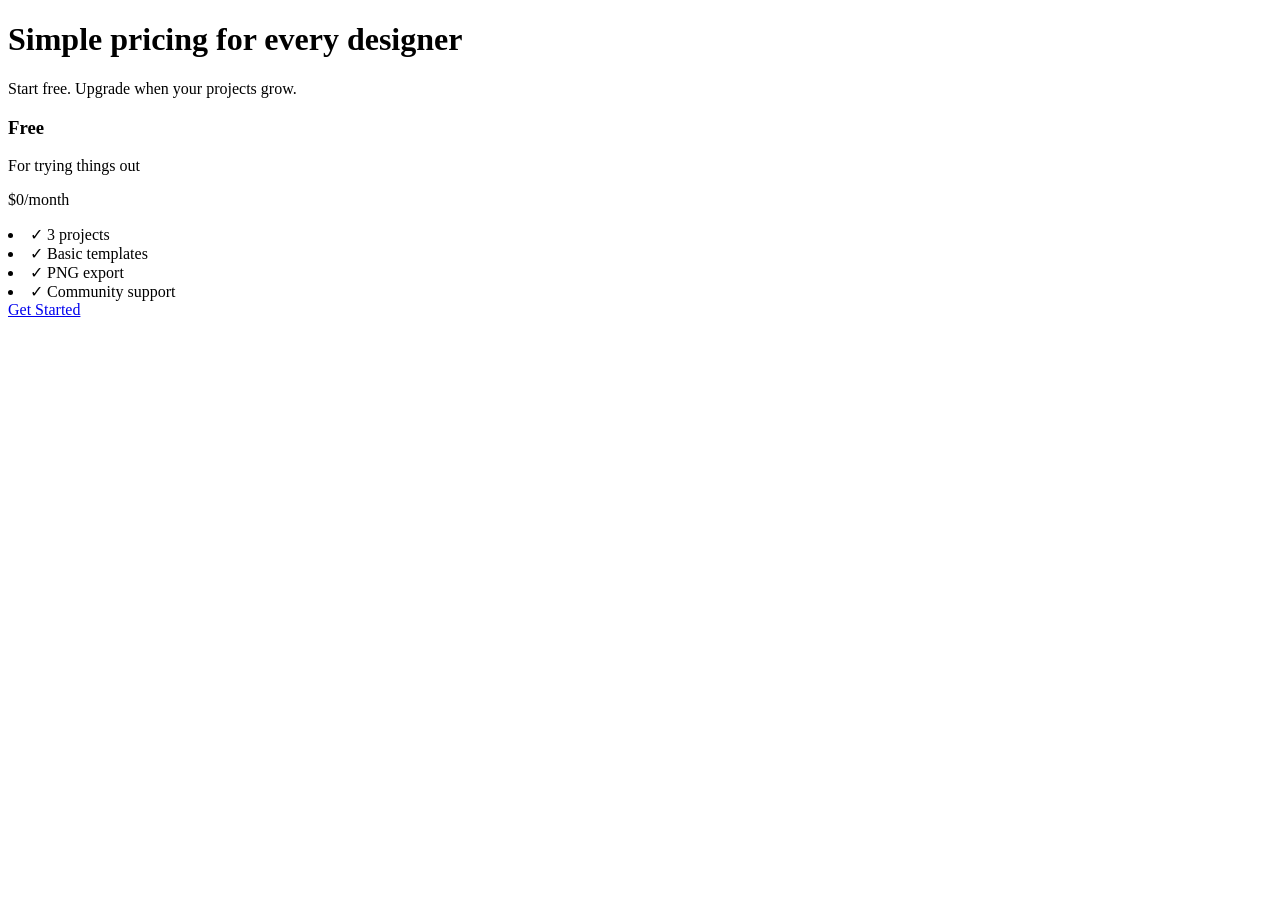
==== Figma to code/pricing.html @ 0fd8025c "Create pricing.html" ====
<!DOCTYPE html>
<html lang="en">
    <head>
        <meta charset="UTF-8">
        <meta name="viewport" content="width=device-width">
        <link rel="stylesheet" href="style.css">
        <title>Pricing Section</title>
    </head>

    <body>
        <div class="Text">
            <h1>Simple pricing for every designer</h1>
            <p>Start free. Upgrade when your projects grow.</p>
        </div>
        <div class="card-row">
          <div class="card featured">
             <h3>Free</h3>
             <p class="plan-desc">For trying things out</p>
          </div>

          <div>
            <p class="price"> <span class="amount">$0</span>/month</p>
          </div>

          <div>
            <li><span class="check">✓</span> 3 projects</li>
            <li><span class="check">✓</span> Basic templates</li>
            <li><span class="check">✓</span> PNG export</li>
            <li><span class="check">✓</span> Community support</li>
          </div>

          <div class="btn">
            <a href="#" target="_blank" rel="noopener">Get Started</a>
          </div>
          
        </div>
        
    </body>
</html>
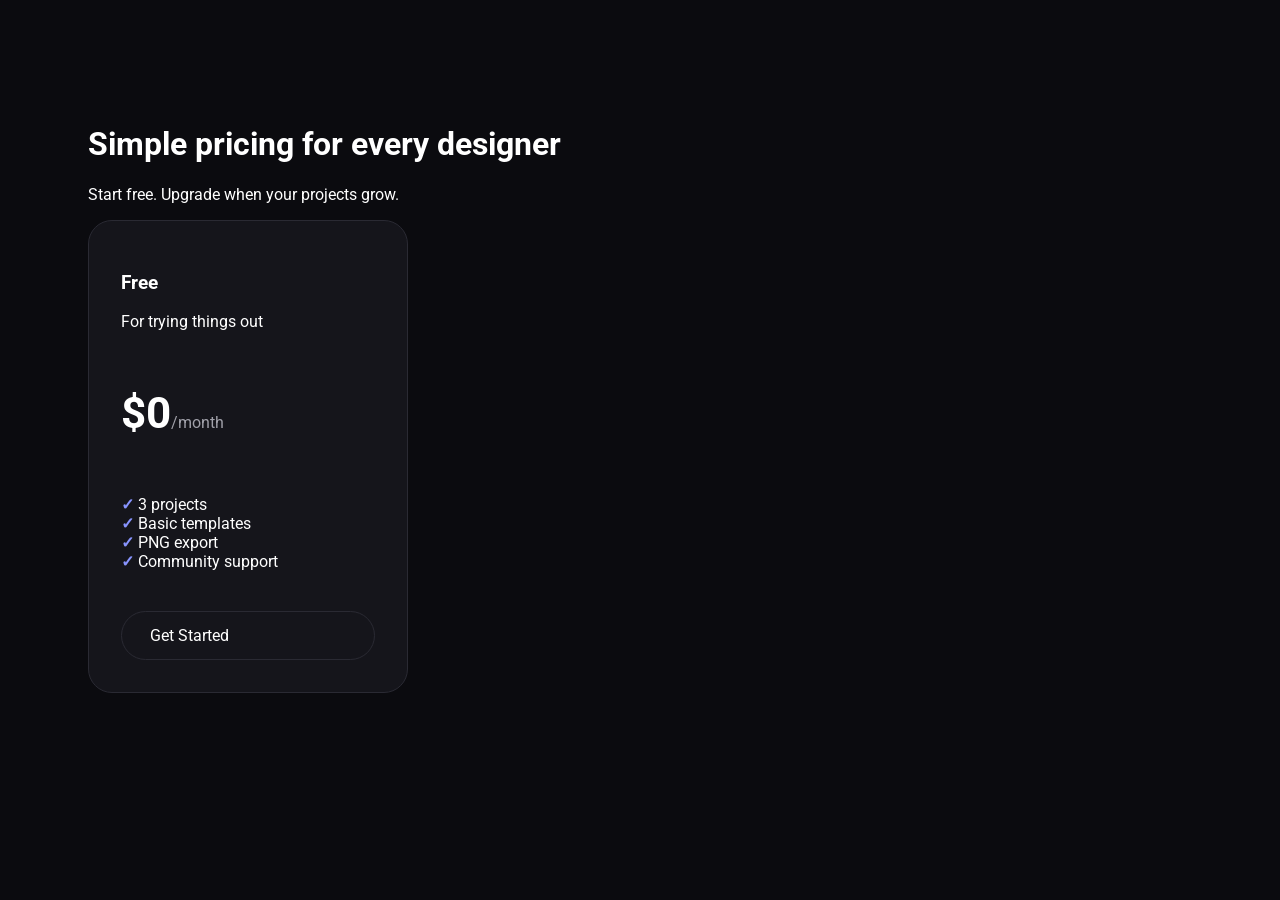
==== commit d368fa79: "WIP: pricing card" ====
--- a/Figma to code/pricing.html
+++ b/Figma to code/pricing.html
@@ -5,15 +5,19 @@
         <meta name="viewport" content="width=device-width">
         <link rel="stylesheet" href="style.css">
         <title>Pricing Section</title>
+        <link rel="preconnect" href="https://fonts.googleapis.com">
+        <link rel="preconnect" href="https://fonts.gstatic.com" crossorigin>
+        <link href="https://fonts.googleapis.com/css2?family=Roboto:wght@100..900&display=swap" rel="stylesheet">
     </head>
 
     <body>
-        <div class="Text">
+        <div class="text">
             <h1>Simple pricing for every designer</h1>
             <p>Start free. Upgrade when your projects grow.</p>
         </div>
-        <div class="card-row">
-          <div class="card featured">
+
+        <div class="card">
+          <div class="plan">
              <h3>Free</h3>
              <p class="plan-desc">For trying things out</p>
           </div>
@@ -22,17 +26,20 @@
             <p class="price"> <span class="amount">$0</span>/month</p>
           </div>
 
-          <div>
-            <li><span class="check">✓</span> 3 projects</li>
-            <li><span class="check">✓</span> Basic templates</li>
-            <li><span class="check">✓</span> PNG export</li>
-            <li><span class="check">✓</span> Community support</li>
+          <div class="ul">
+            <ul>
+
+              <li><span class="check">✓</span> 3 projects</li>
+              <li><span class="check">✓</span> Basic templates</li>
+              <li><span class="check">✓</span> PNG export</li>
+              <li><span class="check">✓</span> Community support</li>
+             </ul>
           </div>
 
           <div class="btn">
             <a href="#" target="_blank" rel="noopener">Get Started</a>
           </div>
-          
+
         </div>
         
     </body>
--- a/Figma to code/style.css
+++ b/Figma to code/style.css
@@ -0,0 +1,65 @@
+* {
+    box-sizing: border-box;
+}
+
+body {
+    font-family: 'Roboto', sans-serif;
+    background-color: #0B0B0F;
+    color: #FFFFFF;
+    padding: 96px 80px;
+}
+
+.text {
+    gap: 2px;
+    align-items: center;
+}
+
+.card {
+    display: flex;
+    flex-direction: column;
+    background-color: #15151B;
+    padding: 32px;
+    border: 1px solid #2A2A33;
+    border-radius: 24px;
+    gap: 24px;
+    width: 320px;
+}
+
+.amount {
+    font-size: 44px;
+    font-weight: 700;
+    color: #FFFFFF;
+}
+
+.price {
+    font-size: 16px;
+    font-weight: 400;
+    color: #A1A1AA;
+}
+
+.check {
+    color: #8894FF;
+    font-weight: 600;
+}
+
+ul {
+    list-style: none;
+    padding-left: 0;
+}
+.btn {
+    display: inline-block;
+    width: block;
+    padding: 14px 28px;
+    text-decoration: none;
+    background-color: transparent;
+    border-radius: 99px;
+    color: #FFFFFF;
+    border: 1px solid #2A2A33;
+}
+
+.btn a {
+    display: inline;
+    text-decoration: none;
+    color: #FFFFFF;
+    
+}
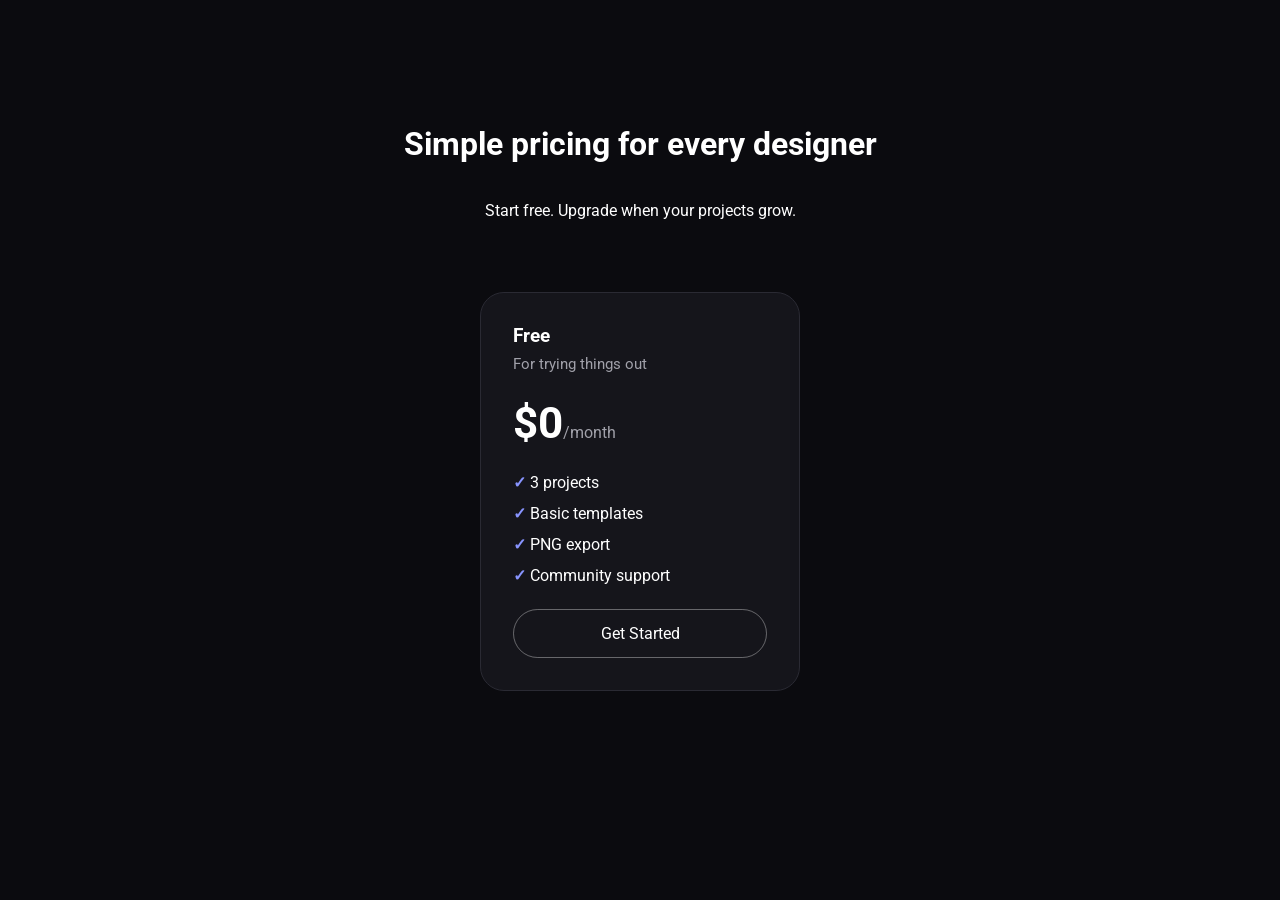
==== commit 7f2728dd: "Add pricing card" ====
--- a/Figma to code/pricing.html
+++ b/Figma to code/pricing.html
@@ -36,9 +36,9 @@
              </ul>
           </div>
 
-          <div class="btn">
-            <a href="#" target="_blank" rel="noopener">Get Started</a>
-          </div>
+          
+           <a class="btn" href="#" target="_blank" rel="noopener">Get Started</a>
+          
 
         </div>
         
--- a/Figma to code/style.css
+++ b/Figma to code/style.css
@@ -10,10 +10,23 @@
 }
 
 .text {
-    gap: 2px;
     align-items: center;
+    display: flex;
+    flex-direction: column;
+    padding-bottom: 56px;
 }
 
+.plan {
+    display: flex;
+    flex-direction: column;
+    gap: 8px;
+}
+
+.plan-desc {
+    color: #A1A1AA;
+    font-size: 15px;
+    font-weight: 400;
+}
 .card {
     display: flex;
     flex-direction: column;
@@ -23,6 +36,7 @@
     border-radius: 24px;
     gap: 24px;
     width: 320px;
+    margin: 0 auto;
 }
 
 .amount {
@@ -45,21 +59,24 @@
 ul {
     list-style: none;
     padding-left: 0;
+    display: flex;
+    flex-direction: column;
+    gap: 12px;
 }
 .btn {
     display: inline-block;
-    width: block;
     padding: 14px 28px;
     text-decoration: none;
     background-color: transparent;
     border-radius: 99px;
     color: #FFFFFF;
-    border: 1px solid #2A2A33;
+    border: 1px solid rgba(255, 255, 255, 0.35);
+    margin-top: auto;
+    text-align: center;
 }
 
-.btn a {
-    display: inline;
-    text-decoration: none;
-    color: #FFFFFF;
-    
+.card h3,
+.card p,
+.card ul {
+    margin: 0;
 }
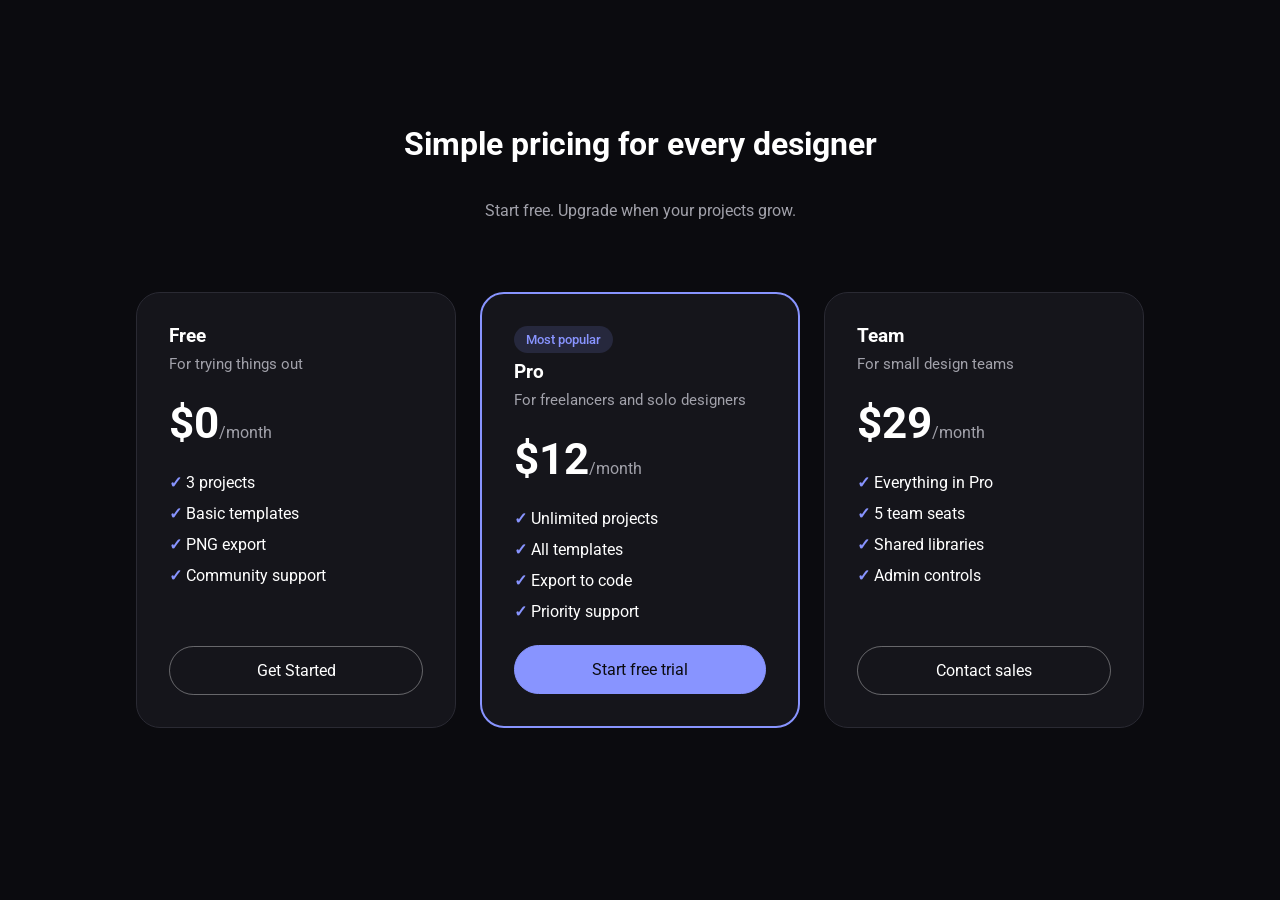
==== commit 88e583d6: "Add pricing section" ====
--- a/Figma to code/pricing.html
+++ b/Figma to code/pricing.html
@@ -16,14 +16,15 @@
             <p>Start free. Upgrade when your projects grow.</p>
         </div>
 
-        <div class="card">
-          <div class="plan">
+        <div class="card-row">
+            <div class="card">
+             <div class="plan">
              <h3>Free</h3>
              <p class="plan-desc">For trying things out</p>
-          </div>
+           </div>
 
           <div>
-            <p class="price"> <span class="amount">$0</span>/month</p>
+             <p class="price"> <span class="amount">$0</span>/month</p>
           </div>
 
           <div class="ul">
@@ -36,10 +37,60 @@
              </ul>
           </div>
 
+           <a class="btn" href="#" target="_blank" rel="noopener">Get Started</a>
+
+           </div>
+
+           <div class="card featured">
+             
+             <div class="plan">
+               <p class="badge">Most popular</p>
+               <h3>Pro</h3>
+              <p class="plan-desc">For freelancers and solo designers</p>
+             </div>
+
+          <div>
+             <p class="price"> <span class="amount">$12</span>/month</p>
+          </div>
+
+          <div class="ul">
+            <ul>
+
+              <li><span class="check">✓</span> Unlimited projects</li>
+              <li><span class="check">✓</span> All templates</li>
+              <li><span class="check">✓</span> Export to code</li>
+              <li><span class="check">✓</span> Priority support</li>
+             </ul>
+          </div>
+
+           <a class="btn btn-primary" href="#" target="_blank" rel="noopener">Start free trial</a>
+
+           </div>
+
+           <div class="card">
+             <div class="plan">
+             <h3>Team</h3>
+             <p class="plan-desc">For small design teams</p>
+           </div>
+
+          <div>
+             <p class="price"> <span class="amount">$29</span>/month</p>
+          </div>
+
+          <div class="ul">
+            <ul>
+
+              <li><span class="check">✓</span> Everything in Pro</li>
+              <li><span class="check">✓</span> 5 team seats</li>
+              <li><span class="check">✓</span> Shared libraries</li>
+              <li><span class="check">✓</span> Admin controls</li>
+             </ul>
+          </div>
+
+           <a class="btn" href="#" target="_blank" rel="noopener">Contact sales</a>
+
+           </div>
           
-           <a class="btn" href="#" target="_blank" rel="noopener">Get Started</a>
-          
-
         </div>
         
     </body>
--- a/Figma to code/style.css
+++ b/Figma to code/style.css
@@ -14,6 +14,10 @@
     display: flex;
     flex-direction: column;
     padding-bottom: 56px;
+}
+
+.text p {
+    color: #A1A1AA;
 }
 
 .plan {
@@ -36,7 +40,6 @@
     border-radius: 24px;
     gap: 24px;
     width: 320px;
-    margin: 0 auto;
 }
 
 .amount {
@@ -79,4 +82,52 @@
 .card p,
 .card ul {
     margin: 0;
+}
+
+.card-row {
+    display: flex;
+    justify-content: center;
+    gap: 24px;
+}
+
+.btn-primary {
+    background-color: #8894FF;
+    color: #0B0B0F;
+    border-color: #8894FF;
+}
+
+.featured {
+    border: 2px solid #8894FF;
+}
+
+.badge {
+    align-self: flex-start;
+    padding: 6px 12px;
+    border-radius: 99px;
+    background-color: rgba(136, 148, 255, 0.15);
+    color: #8894FF;
+    font-size: 13px;
+    font-weight: 500;
+}
+
+@media (max-width: 768px) {
+    body {
+        padding: 56px 20px;
+    }
+
+    h1 {
+        font-size: 32px;
+    }
+    
+    .card-row {
+        flex-direction: column;
+    }
+    
+    .card {
+        width: 100%;
+    }
+
+    .text {
+        text-align: center;
+    }
 }
